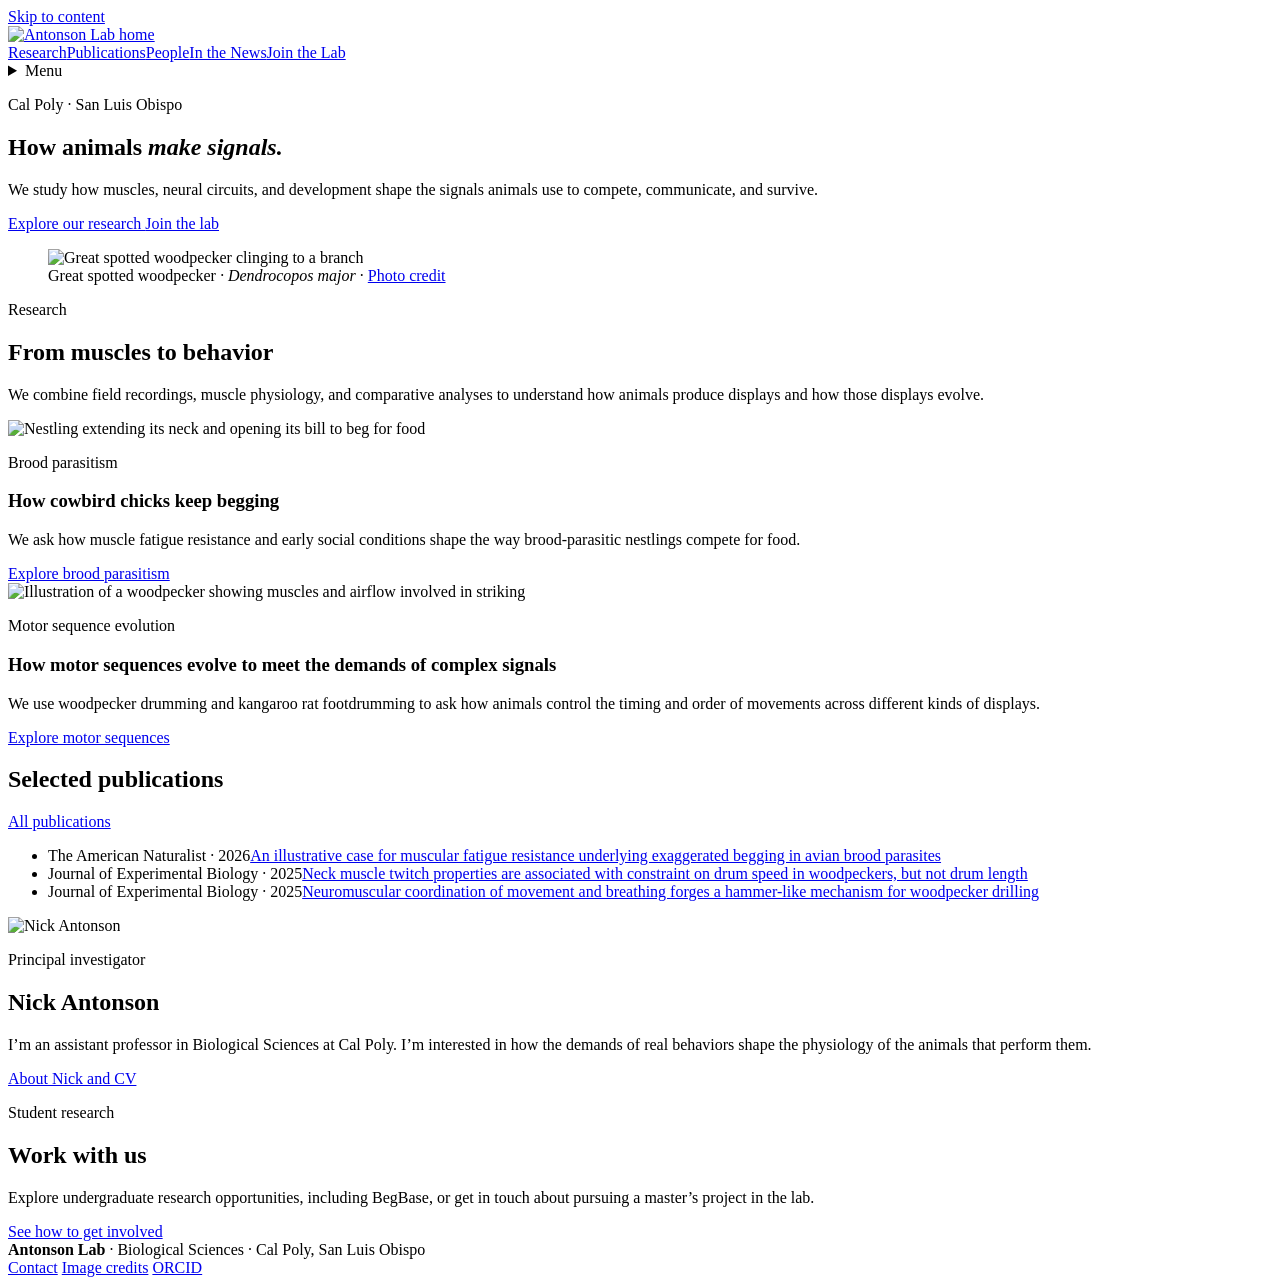
==== index.html @ adeb8ac7 "Add files via upload" ====
<!doctype html>
<html lang="en">
<head>
  <meta charset="utf-8">
  <meta name="viewport" content="width=device-width, initial-scale=1">
  <title>Antonson Lab | Animal Communication and Physiology at Cal Poly</title>
  <meta name="description" content="The Antonson Lab at Cal Poly studies how muscle physiology and motor control shape animal communication.">
  <meta property="og:title" content="Antonson Lab | Animal Communication and Physiology at Cal Poly">
  <meta property="og:description" content="The Antonson Lab at Cal Poly studies how muscle physiology and motor control shape animal communication.">
  <meta name="theme-color" content="#17352a">
  <link rel="icon" href="assets/icon.png">
  <link rel="stylesheet" href="assets/site.css">
</head>
<body>
<a class="skip" href="#main">Skip to content</a>
<header class="site-header">
  <div class="container header-inner">
    <a class="brand" href="./"><img src="assets/logo.webp" alt="Antonson Lab home"></a>
    <nav class="site-nav" aria-label="Main navigation"><a href="research.html">Research</a><a href="publications.html">Publications</a><a href="curriculum-vitae.html">People</a><a href="in-the-news.html">In the News</a><a href="contact.html" class="nav-cta">Join the Lab</a></nav>
    <details class="mobile-nav"><summary>Menu</summary><div><nav aria-label="Mobile navigation"><a href="research.html">Research</a><a href="publications.html">Publications</a><a href="curriculum-vitae.html">People</a><a href="in-the-news.html">In the News</a><a href="contact.html" class="nav-cta">Join the Lab</a></nav></div></details>
  </div>
</header>
<main id="main">

<section class="hero">
  <div class="container hero-inner">
    <div class="hero-copy">
      <p class="eyebrow">Cal Poly · San Luis Obispo</p>
      <h1>How animals <em>make signals.</em></h1>
      <p>We study how muscles, neural circuits, and development shape the signals animals use to compete, communicate, and survive.</p>
      <div class="actions"><a class="button" href="research.html">Explore our research <span class="link-arrow" aria-hidden="true"></span></a><a class="text-link" href="contact.html">Join the lab</a></div>
    </div>
    <figure class="hero-media">
      <img src="assets/great-spotted-woodpecker.webp" alt="Great spotted woodpecker clinging to a branch" width="533" height="800" fetchpriority="high">
      <figcaption>Great spotted woodpecker <i>· Dendrocopos major</i> · <a href="creative-commons-licenses.html">Photo credit</a></figcaption>
    </figure>
  </div>
</section>
<section class="section" aria-labelledby="research">
  <div class="container">
    <div class="section-intro">
      <div><p class="eyebrow">Research</p><h2 id="research">From muscles to behavior</h2></div>
      <p>We combine field recordings, muscle physiology, and comparative analyses to understand how animals produce displays and how those displays evolve.</p>
    </div>
    <div class="themes">
      <article class="theme">
        <img class="cowbird" src="assets/nestling-begging.webp" alt="Nestling extending its neck and opening its bill to beg for food" loading="lazy" width="614" height="614">
        <div class="theme-copy"><p class="eyebrow">Brood parasitism</p><h3>How cowbird chicks keep begging</h3><p>We ask how muscle fatigue resistance and early social conditions shape the way brood-parasitic nestlings compete for food.</p><a class="text-link" href="research.html#brood-parasitism">Explore brood parasitism <span class="link-arrow" aria-hidden="true"></span></a></div>
      </article>
      <article class="theme">
        <img class="woodpecker" src="assets/woodpecker-biomechanics.webp" alt="Illustration of a woodpecker showing muscles and airflow involved in striking" loading="lazy" width="477" height="358">
        <div class="theme-copy"><p class="eyebrow">Motor sequence evolution</p><h3>How motor sequences evolve to meet the demands of complex signals</h3><p>We use woodpecker drumming and kangaroo rat footdrumming to ask how animals control the timing and order of movements across different kinds of displays.</p><a class="text-link" href="research.html#motor-sequences">Explore motor sequences <span class="link-arrow" aria-hidden="true"></span></a></div>
      </article>
    </div>
  </div>
</section>
<section class="section papers" aria-labelledby="papers">
  <div class="container">
    <div class="section-intro"><h2 id="papers">Selected publications</h2><a class="text-link" href="publications.html">All publications <span class="link-arrow" aria-hidden="true"></span></a></div>
    <ul class="papers-list"><li class="paper"><span class="paper-meta">The American Naturalist · 2026</span><a class="paper-title" href="https://doi.org/10.1086/740830">An illustrative case for muscular fatigue resistance underlying exaggerated begging in avian brood parasites</a><span class="paper-arrow link-arrow" aria-hidden="true"></span></li><li class="paper"><span class="paper-meta">Journal of Experimental Biology · 2025</span><a class="paper-title" href="https://doi.org/10.1242/jeb.251289">Neck muscle twitch properties are associated with constraint on drum speed in woodpeckers, but not drum length</a><span class="paper-arrow link-arrow" aria-hidden="true"></span></li><li class="paper"><span class="paper-meta">Journal of Experimental Biology · 2025</span><a class="paper-title" href="https://doi.org/10.1242/jeb.251167">Neuromuscular coordination of movement and breathing forges a hammer-like mechanism for woodpecker drilling</a><span class="paper-arrow link-arrow" aria-hidden="true"></span></li></ul>
  </div>
</section>
<section class="section" aria-labelledby="pi">
  <div class="container about">
    <img loading="lazy" src="assets/nick-antonson.webp" alt="Nick Antonson" width="372" height="496">
    <div><p class="eyebrow">Principal investigator</p><h2 id="pi">Nick Antonson</h2><p>I’m an assistant professor in Biological Sciences at Cal Poly. I’m interested in how the demands of real behaviors shape the physiology of the animals that perform them.</p><a class="text-link" href="curriculum-vitae.html">About Nick and CV <span class="link-arrow" aria-hidden="true"></span></a></div>
  </div>
</section>
<section class="section join" aria-labelledby="join">
  <div class="container join-grid"><div><p class="eyebrow">Student research</p><h2 id="join">Work with us</h2></div><div><p>Explore undergraduate research opportunities, including BegBase, or get in touch about pursuing a master’s project in the lab.</p><div class="actions"><a class="button" href="contact.html">See how to get involved <span class="link-arrow" aria-hidden="true"></span></a></div></div></div>
</section>

</main>
<footer class="site-footer">
  <div class="container footer-inner">
    <div><strong>Antonson Lab</strong> · Biological Sciences · Cal Poly, San Luis Obispo</div>
    <div class="footer-links">
      <a href="contact.html">Contact</a>
      <a href="creative-commons-licenses.html">Image credits</a>
      <a href="https://orcid.org/0000-0001-6298-7021">ORCID</a>
    </div>
  </div>
</footer>
</body>
</html>
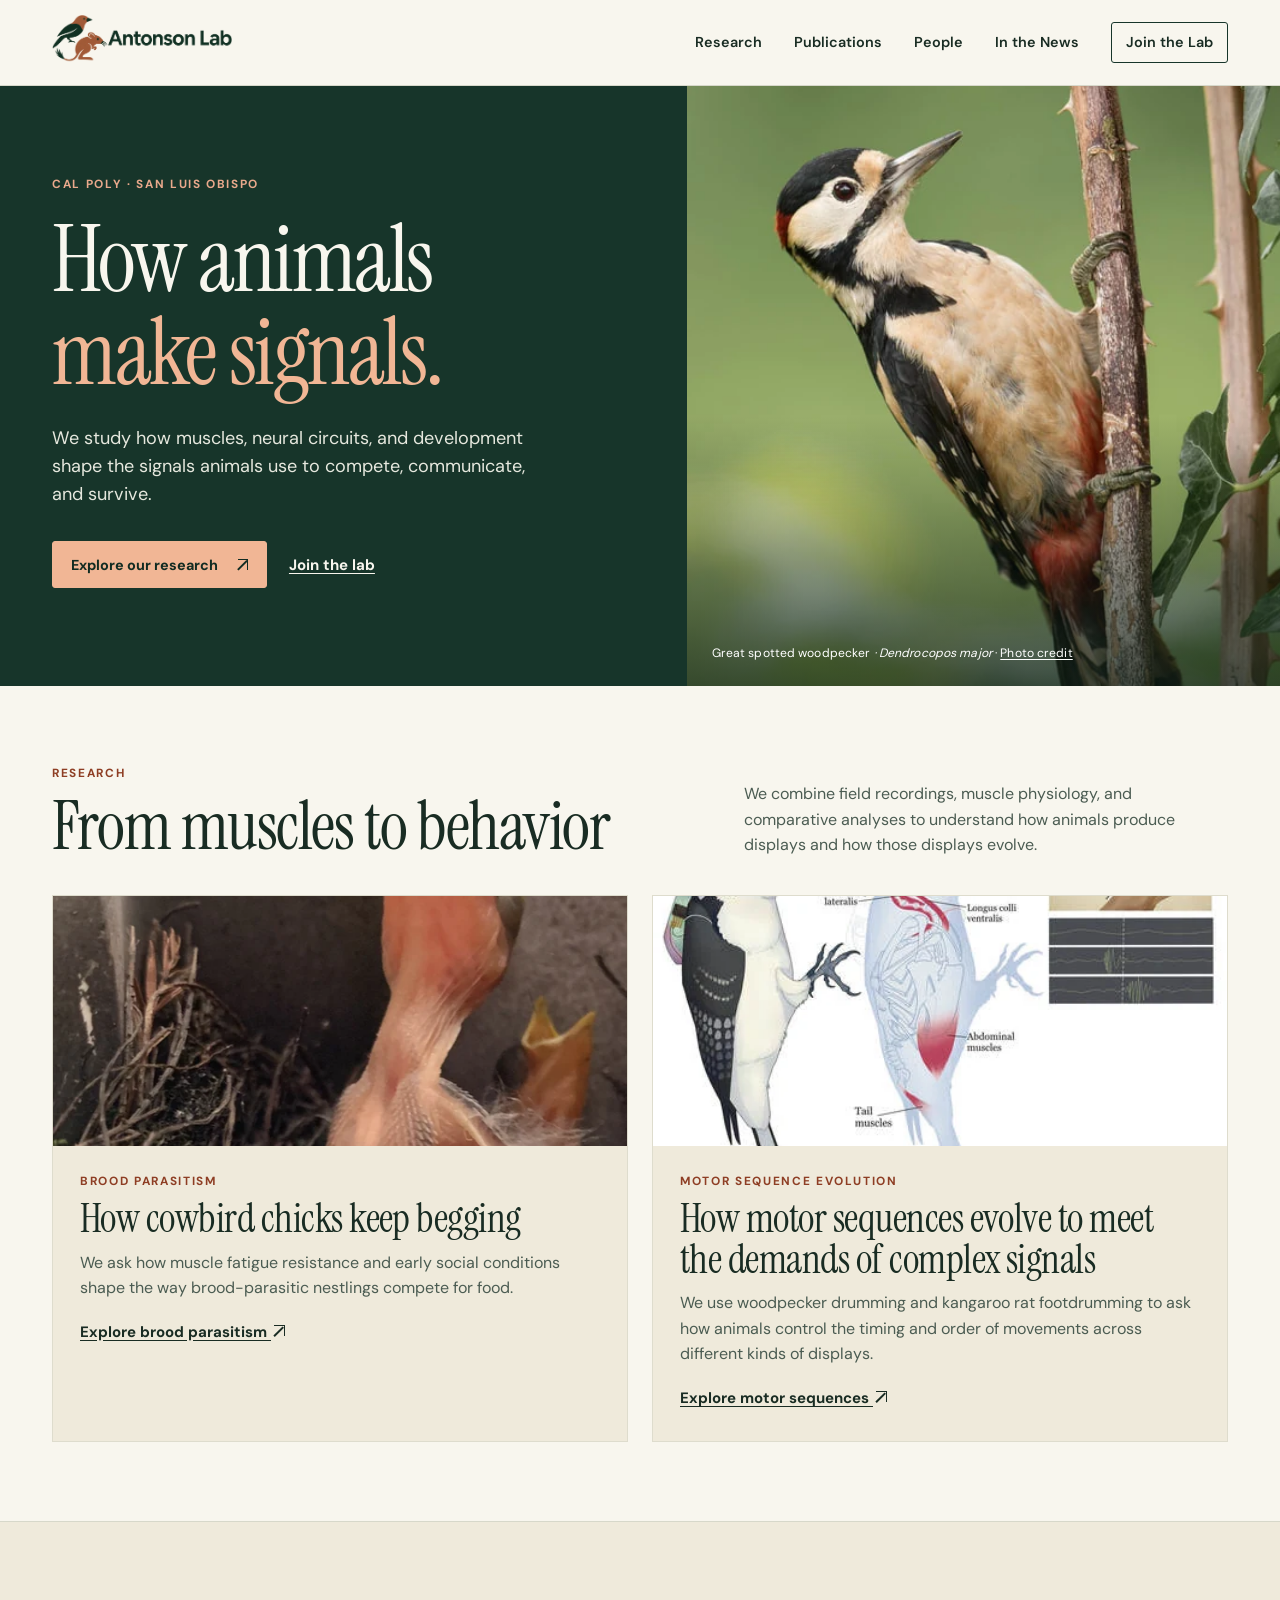
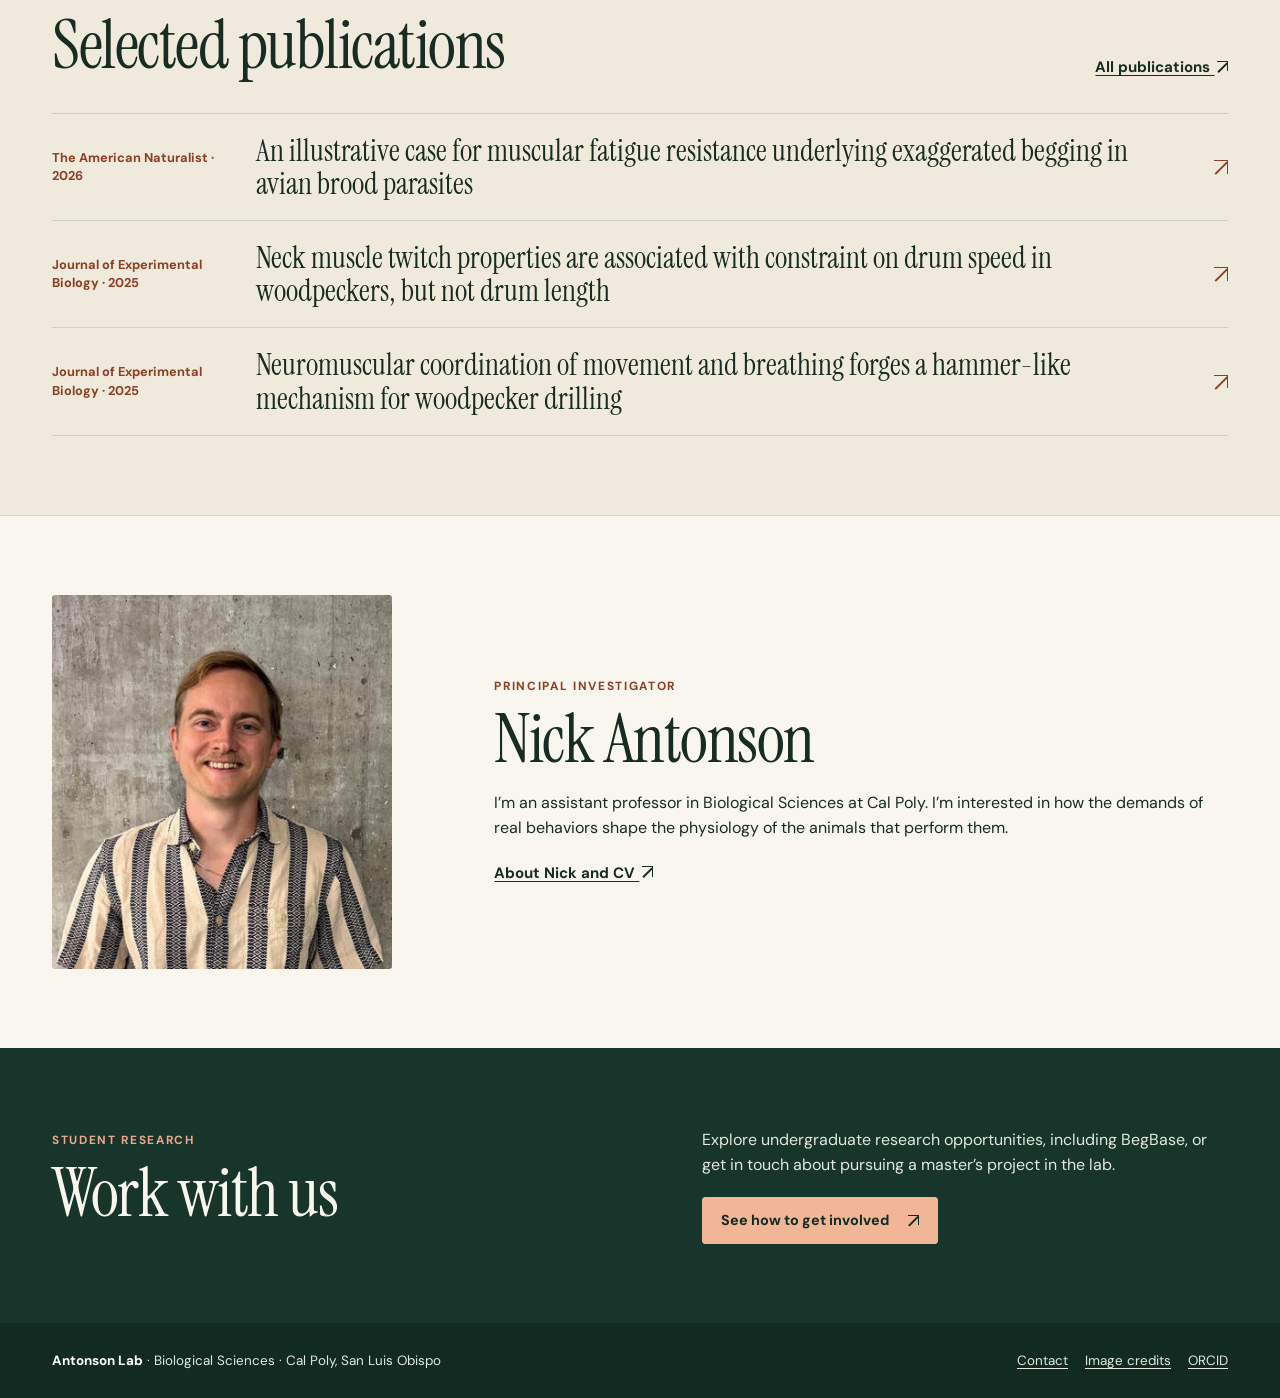
==== commit 8fd66b61: "Update index.html" ====
--- a/index.html
+++ b/index.html
@@ -1,4 +1,5 @@
 <!doctype html>
+<!-- Antonson Lab website -->
 <html lang="en">
 <head>
   <meta charset="utf-8">
--- a/assets/site.css
+++ b/assets/site.css
@@ -0,0 +1,186 @@
+@font-face{font-family:Instrument Serif;src:url(instrument-serif.woff2) format("woff2");font-display:swap}
+@font-face{font-family:DM Sans;src:url(dm-sans.woff2) format("woff2");font-weight:400 700;font-display:swap}
+:root{--paper:#f8f6ee;--cream:#efeadb;--ink:#192c23;--green:#17352a;--green-dark:#112b22;--muted:#4b5c52;--rust:#8e3e24;--line:#d7d8ca;--serif:"Instrument Serif",Georgia,serif;--sans:"DM Sans",Arial,sans-serif}
+*,*::before,*::after{box-sizing:border-box}
+html{scroll-behavior:smooth}
+body{margin:0;background:var(--paper);color:var(--ink);font:16px/1.6 var(--sans);-webkit-font-smoothing:antialiased}
+a{color:inherit;text-underline-offset:.2em}
+a:hover{text-decoration-thickness:2px}
+:focus-visible{outline:2px solid #c46744;outline-offset:5px}
+img{display:block;max-width:100%;height:auto}
+figure,p,h1,h2,h3{margin:0}
+h1,h2,h3{font-family:var(--serif);font-weight:400;line-height:1.01}
+h1{font-size:clamp(3.9rem,7.2vw,7.8rem);letter-spacing:-.027em}
+h2{font-size:clamp(3rem,5.3vw,5.5rem);letter-spacing:-.022em}
+h3{font-size:clamp(2.15rem,3.15vw,3.5rem);letter-spacing:-.013em}
+p{max-width:68ch}
+.container{width:min(1232px,calc(100% - 104px));margin-inline:auto}
+.skip{position:absolute;top:8px;left:12px;z-index:5;transform:translateY(-160%);padding:10px 16px;background:white}
+.skip:focus{transform:none}
+.site-header{background:var(--paper);border-bottom:1px solid var(--line)}
+.header-inner{height:85px;display:flex;align-items:center;justify-content:space-between;gap:26px}
+.brand{flex-shrink:0}
+.brand img{width:180px}
+.site-nav{display:flex;align-items:center;gap:clamp(16px,2.5vw,35px);font-size:.9rem;font-weight:600}
+.site-nav a{text-decoration:none;white-space:nowrap}
+.site-nav a:hover,.site-nav a[aria-current=page]{text-decoration:underline}
+.site-nav .nav-cta{border:1px solid var(--green);border-radius:3px;padding:8px 14px}
+.site-nav .nav-cta:hover{background:var(--green);color:var(--paper);text-decoration:none}
+.mobile-nav{display:none}
+.hero{position:relative;isolation:isolate;background:var(--green);color:var(--paper);overflow:hidden}
+.hero-inner{display:grid;grid-template-columns:1fr .92fr;gap:46px;min-height:600px;align-items:stretch}
+.hero-copy{align-self:center;padding-block:67px 75px;position:relative;z-index:1}
+.eyebrow{color:var(--rust);font-weight:700;text-transform:uppercase;font-size:.74rem;line-height:1.45;letter-spacing:.14em}
+.hero .eyebrow,.join .eyebrow{color:#e9a98c}
+.hero h1{margin:21px 0 24px;max-width:none}
+.hero h1 em{display:block;font-style:normal;color:#f1b695}
+.hero-copy>p:not(.eyebrow){font-size:1.13rem;line-height:1.55;max-width:41ch;color:#e6e8de}
+.actions{margin-top:33px;display:flex;align-items:center;gap:22px;flex-wrap:wrap}
+.button{display:inline-flex;justify-content:center;align-items:center;gap:17px;text-decoration:none;font-weight:700;font-size:.9rem;line-height:1.25;padding:13px 18px;min-height:47px;background:var(--green);color:#fff;border:1px solid var(--green);border-radius:3px}
+.button:hover{background:#244b3a;color:#fff;text-decoration:none}
+.hero .button,.join .button{background:#f1b695;color:var(--green-dark);border-color:#f1b695}
+.hero .button:hover,.join .button:hover{background:#f8d2bc;border-color:#f8d2bc}
+.text-link{font-weight:700;font-size:.94rem}
+.hero-media{position:relative;min-width:0;height:100%;margin-right:calc((min(1232px,100vw - 104px) - 100vw)/2)}
+.hero-media>img{width:100%;height:100%;position:absolute;object-fit:cover;object-position:center 22%}
+.hero-media:after{content:"";position:absolute;inset:55% 0 0;pointer-events:none;background:linear-gradient(transparent,#0a1d16ae)}
+.hero-media figcaption{position:absolute;z-index:1;left:25px;bottom:23px;right:20px;font-size:.76rem;letter-spacing:.01em;color:#fff}
+.section{padding-block:79px}
+.section-intro{display:flex;justify-content:space-between;align-items:end;gap:24px;margin-bottom:34px}
+.section-intro h2,.page-intro h1{margin-top:10px}
+.section-intro>p{max-width:44ch;color:var(--muted);padding-bottom:3px}
+.themes{display:grid;grid-template-columns:1fr 1fr;gap:24px}
+.theme{background:var(--cream);border:1px solid #dedccd}
+.theme>img{width:100%;height:250px;object-fit:cover}
+.theme .woodpecker{object-position:center 54%}
+.theme .cowbird{object-position:center 44%}
+.theme-copy{padding:27px 27px 30px}
+.theme h3{margin:8px 0 11px}
+.theme p:not(.eyebrow){color:var(--muted);margin-bottom:18px}
+.papers{background:var(--cream);border-block:1px solid var(--line)}
+.papers-list,.history-list{padding:0;margin:0;list-style:none;border-top:1px solid #cbd0c3}
+.paper{display:grid;grid-template-columns:180px minmax(0,1fr) 31px;gap:24px;align-items:center;border-bottom:1px solid #cbd0c3;padding:20px 0}
+.paper-meta{font-size:.8rem;font-weight:700;color:var(--rust);line-height:1.45}
+.paper-title{font-family:var(--serif);font-size:clamp(1.5rem,2.35vw,2.1rem);line-height:1.1;text-decoration:none}
+.paper-title:hover{text-decoration:underline}
+.paper-arrow{font-size:1.2rem;color:var(--rust);text-align:right}
+.about{display:grid;grid-template-columns:minmax(210px,340px) 1fr;gap:clamp(38px,8vw,115px);align-items:center}
+.about img{width:100%;aspect-ratio:4/4.4;object-fit:cover;object-position:50% 32%;border-radius:3px}
+.about h2,.join h2{margin:10px 0 16px}
+.about p+p{margin-top:11px}
+.about .text-link{display:inline-block;margin-top:20px}
+.join{background:var(--green);color:var(--paper)}
+.join-grid{display:grid;grid-template-columns:1fr .87fr;gap:45px;align-items:end}
+.join-grid p:not(.eyebrow){color:#e2e8df}
+.join .actions{margin-top:19px}
+.site-footer{background:var(--green-dark);color:#e2e8df;padding:27px 0}
+.footer-inner{display:flex;justify-content:space-between;align-items:center;gap:18px;flex-wrap:wrap;font-size:.84rem}
+.footer-inner strong{color:white}
+.footer-links{display:flex;gap:17px;flex-wrap:wrap}
+.page-intro{background:var(--cream);border-bottom:1px solid var(--line);padding:66px 0 54px}
+.page-intro h1{font-size:clamp(4rem,8vw,7.4rem)}
+.page-intro .lede{margin-top:17px;color:var(--muted);font-size:1.14rem;max-width:64ch}
+.feature{display:grid;grid-template-columns:1fr .78fr;align-items:start;gap:clamp(26px,7vw,97px);scroll-margin-top:24px}
+.feature+.feature{border-top:1px solid var(--line);padding-top:47px;margin-top:47px}
+.feature h2,.prose h2{margin:9px 0 16px;font-size:clamp(2.65rem,4.5vw,4.4rem)}
+.feature h3,.prose h3{font-size:2.35rem;margin:25px 0 7px}
+.feature p+p,.prose p+p{margin-top:14px}
+.feature figure img{width:100%;max-height:420px;object-fit:cover}
+.feature figure figcaption{color:var(--muted);font-size:.8rem;margin-top:8px}
+.feature .text-link{display:inline-block;margin-top:15px}
+.prose{max-width:800px}
+.prose section+section{margin-top:36px}
+.biblio{max-width:1040px}
+.year+.year{margin-top:42px}
+.year h2{font-size:3.1rem;margin-bottom:13px}
+.history-list li{padding:14px 0;border-bottom:1px solid var(--line)}
+.history-list li a{font-weight:650}
+.history-list .citation{display:block;color:var(--muted);font-size:.88rem;margin-top:4px}
+.cv-grid{display:grid;grid-template-columns:1fr minmax(160px,310px);align-items:start;gap:55px}
+.cv-grid>img{width:100%;border-radius:3px}
+.contact-box{background:var(--cream);padding:26px}
+.credits{padding-left:22px}
+.credits li+li{margin-top:11px}
+@media(max-width:1000px){
+ .container{width:calc(100% - 64px)}
+ .hero-media{margin-right:-32px}
+ .hero-inner{min-height:555px;gap:30px}
+ .header-inner{gap:15px}
+ .brand img{width:154px}
+ .site-nav{gap:17px;font-size:.84rem}
+ .section{padding-block:62px}
+}
+@media(max-width:760px){
+ .container{width:calc(100% - 42px)}
+ .header-inner{height:68px}
+ .site-nav{display:none}
+ .mobile-nav{display:block;position:relative;z-index:3}
+ .mobile-nav summary{border:1px solid var(--line);border-radius:3px;font-size:.88rem;font-weight:700;padding:7px 13px;cursor:pointer}
+ .mobile-nav div{position:absolute;right:0;top:calc(100% + 8px);width:180px;background:var(--paper);border:1px solid var(--line);box-shadow:0 12px 22px #122c2426;padding:9px}
+ .mobile-nav a{display:block;padding:7px 10px;font-size:.91rem}
+ .hero-inner{grid-template-columns:1fr;gap:0;min-height:auto}
+ .hero-copy{padding-block:43px 36px}
+ .hero h1{margin:16px 0 17px;font-size:clamp(4rem,11.5vw,6.4rem)}
+ .hero-media{height:clamp(280px,75vw,440px);margin-inline:-21px}
+ .hero-media>img{object-position:center 22%}
+ .hero-media figcaption{left:21px;bottom:15px}
+ .actions{margin-top:25px;gap:16px}
+ .section{padding-block:49px}
+ .section-intro{display:block;margin-bottom:25px}
+ .section-intro>p,.section-intro>.text-link{display:block;margin-top:12px}
+ .themes,.join-grid,.feature,.cv-grid{grid-template-columns:1fr;gap:19px}
+ .theme>img{height:225px}
+ .theme-copy{padding:21px}
+ .about{grid-template-columns:1fr;gap:24px}
+ .about img,.cv-grid>img{max-width:305px}
+ .paper{grid-template-columns:minmax(0,1fr) 24px;gap:5px 10px;padding:16px 0}
+ .paper-meta{grid-column:1/-1}
+ .paper-arrow{grid-column:2}
+ .page-intro{padding:47px 0 40px}
+}
+@media(prefers-reduced-motion:reduce){html{scroll-behavior:auto}}
+
+.link-arrow{display:inline-block;width:.72em;height:.72em;border-top:1.5px solid currentColor;border-right:1.5px solid currentColor;position:relative;vertical-align:.05em;margin-left:.18em}
+.link-arrow::after{content:"";position:absolute;top:0;right:0;width:135%;height:1.5px;background:currentColor;transform:rotate(-45deg);transform-origin:right center}
+.paper-arrow{justify-self:end}
+
+.press-intro h1{margin-top:0}
+.press-jump{list-style:none;padding:0;margin:23px 0 0;display:flex;gap:8px;flex-wrap:wrap}
+.press-jump a{display:block;padding:6px 12px;border:1px solid #bdc4b7;border-radius:3px;text-decoration:none;font-size:.85rem;font-weight:650}
+.press-jump a:hover{background:var(--green);color:var(--paper);border-color:var(--green)}
+.press-project{display:grid;grid-template-columns:minmax(230px,.78fr) minmax(0,1.58fr);gap:clamp(28px,6vw,90px);scroll-margin-top:24px}
+.press-project+.press-project{margin-top:56px;padding-top:50px;border-top:1px solid var(--line)}
+.press-project-copy h3{font-size:clamp(2.45rem,3.9vw,4.05rem);margin-bottom:13px}
+.press-project-copy p{color:var(--muted);margin-bottom:12px}
+.press-image{width:min(100%,380px);height:auto;margin-top:24px;border:1px solid var(--line);border-radius:3px}
+.press-list{list-style:none;padding:0;margin:0;border-top:1px solid var(--line)}
+.press-list li{padding:14px 0 17px;border-bottom:1px solid var(--line)}
+.press-meta{display:flex;align-items:baseline;flex-wrap:wrap;column-gap:9px;color:var(--muted);font-size:.78rem;line-height:1.5}
+.press-meta>*+*::before{content:"·";display:inline-block;margin-right:9px;color:var(--rust)}
+.press-outlet{color:var(--rust);font-weight:700}
+.press-title{display:block;width:fit-content;margin-top:4px;font-family:var(--serif);font-size:clamp(1.55rem,2.45vw,2.15rem);line-height:1.16;text-decoration:none}
+a.press-title:hover{text-decoration:underline}
+.press-title .link-arrow{color:var(--rust);font:14px/1 var(--sans);margin-left:5px}
+@media(max-width:760px){
+ .press-project{grid-template-columns:1fr;gap:22px}
+ .press-project+.press-project{margin-top:34px;padding-top:30px}
+ .press-image{max-width:275px;margin-top:15px}
+}
+
+.press-topic{scroll-margin-top:24px}
+.press-topic>h2{margin-bottom:28px}
+.press-topic+.press-topic{margin-top:66px;padding-top:53px;border-top:1px solid var(--line)}
+.press-videos{margin-bottom:45px}
+.press-videos>h3{font-size:2.25rem;margin-bottom:15px}
+.press-video-grid{display:grid;grid-template-columns:repeat(2,minmax(0,1fr));gap:20px}
+.press-video{display:flex;flex-direction:column;min-width:0;background:var(--cream);border:1px solid var(--line);border-radius:3px;overflow:hidden}
+.press-video-copy{padding:15px 18px 13px;flex:1}
+.press-video h4{margin:5px 0 0;font:400 clamp(1.6rem,2.4vw,2.25rem)/1.13 var(--serif)}
+.press-video iframe{display:block;width:100%;height:auto;aspect-ratio:16/9;min-height:200px;border:0;background:var(--green-dark)}
+.press-video-link{display:inline-block;align-self:flex-start;margin:10px 18px 12px}
+.press-project-coverage .press-video{margin-top:22px;max-width:560px}
+@media(max-width:700px){
+ .press-topic+.press-topic{margin-top:44px;padding-top:34px}
+ .press-video-grid{grid-template-columns:1fr;gap:16px}
+ .press-videos{margin-bottom:33px}
+}
